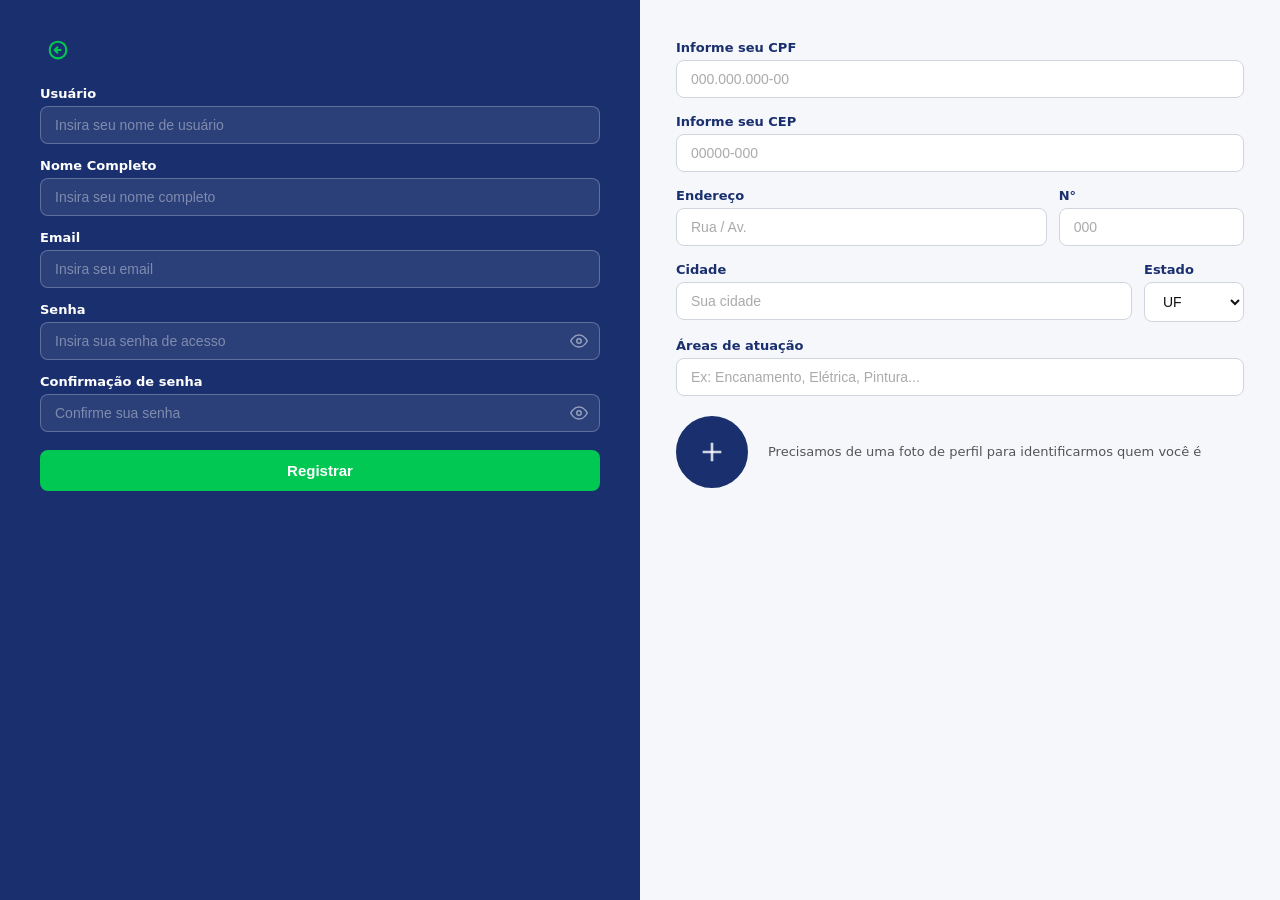
==== Codigo/src/main/resources/public/modulos/cadastro-prestador.html @ 14bed591 "teste envio" ====
<!DOCTYPE html>
<html lang="pt-BR">
<head>
  <meta charset="UTF-8" />
  <meta name="viewport" content="width=device-width, initial-scale=1.0" />
  <title>Cadastro Profissional — Resolve Aqui</title>
  <link rel="stylesheet" href="../assests/css/cadastro-prestador/cadastro-prestador.css" />
  <script src="auth.js"></script>
</head>
<body>

<div class="page">

  <!-- PAINEL ESQUERDO: dados básicos (fundo escuro) -->
  <div class="panel-left">
    <button class="back-btn" onclick="location.href='cadastro.html'" title="Voltar">
      <svg viewBox="0 0 24 24" width="20" height="20" fill="none" stroke="#00c853" stroke-width="2.5">
        <circle cx="12" cy="12" r="10"/>
        <polyline points="12 8 8 12 12 16"/>
        <line x1="16" y1="12" x2="8" y2="12"/>
      </svg>
    </button>

    <div id="error-msg" class="error-msg" style="display:none"></div>

    <div class="field-group">
      <label class="field-label">Usuário</label>
      <input class="field-input" id="inp-user" type="text" placeholder="Insira seu nome de usuário" autocomplete="username">
    </div>

    <div class="field-group">
      <label class="field-label">Nome Completo</label>
      <input class="field-input" id="inp-nome" type="text" placeholder="Insira seu nome completo" autocomplete="name">
    </div>

    <div class="field-group">
      <label class="field-label">Email</label>
      <input class="field-input" id="inp-email" type="email" placeholder="Insira seu email" autocomplete="email">
    </div>

    <div class="field-group">
      <label class="field-label">Senha</label>
      <div class="input-pw-wrap">
        <input class="field-input" id="inp-pw" type="password" placeholder="Insira sua senha de acesso" autocomplete="new-password">
        <button class="toggle-pw" type="button" onclick="togglePw('inp-pw', this)">
          <svg viewBox="0 0 24 24" width="18" height="18" fill="none" stroke="currentColor" stroke-width="2"><path d="M1 12s4-8 11-8 11 8 11 8-4 8-11 8-11-8-11-8z"/><circle cx="12" cy="12" r="3"/></svg>
        </button>
      </div>
    </div>

    <div class="field-group">
      <label class="field-label">Confirmação de senha</label>
      <div class="input-pw-wrap">
        <input class="field-input" id="inp-pw2" type="password" placeholder="Confirme sua senha" autocomplete="new-password">
        <button class="toggle-pw" type="button" onclick="togglePw('inp-pw2', this)">
          <svg viewBox="0 0 24 24" width="18" height="18" fill="none" stroke="currentColor" stroke-width="2"><path d="M1 12s4-8 11-8 11 8 11 8-4 8-11 8-11-8-11-8z"/><circle cx="12" cy="12" r="3"/></svg>
        </button>
      </div>
    </div>

    <button class="btn-primary" onclick="doRegister()">Registrar</button>
  </div>

  <!-- PAINEL DIREITO: dados profissionais (fundo claro) -->
  <div class="panel-right">
    <div class="field-group">
      <label class="field-label-light">Informe seu CPF</label>
      <input class="field-input-light" id="inp-cpf" type="text" placeholder="000.000.000-00" maxlength="14">
    </div>

    <div class="field-group">
      <label class="field-label-light">Informe seu CEP</label>
      <input class="field-input-light" id="inp-cep" type="text" placeholder="00000-000" maxlength="9">
    </div>

    <div class="field-row">
      <div class="field-group" style="flex:2">
        <label class="field-label-light">Endereço</label>
        <input class="field-input-light" id="inp-end" type="text" placeholder="Rua / Av.">
      </div>
      <div class="field-group" style="flex:1">
        <label class="field-label-light">N°</label>
        <input class="field-input-light" id="inp-num" type="text" placeholder="000">
      </div>
    </div>

    <div class="field-row">
      <div class="field-group" style="flex:1">
        <label class="field-label-light">Cidade</label>
        <input class="field-input-light" id="inp-cidade" type="text" placeholder="Sua cidade">
      </div>
      <div class="field-group" style="flex:0 0 100px">
        <label class="field-label-light">Estado</label>
        <select class="field-input-light" id="inp-estado">
          <option value="">UF</option>
          <option>AC</option><option>AL</option><option>AP</option><option>AM</option>
          <option>BA</option><option>CE</option><option>DF</option><option>ES</option>
          <option>GO</option><option>MA</option><option>MT</option><option>MS</option>
          <option>MG</option><option>PA</option><option>PB</option><option>PR</option>
          <option>PE</option><option>PI</option><option>RJ</option><option>RN</option>
          <option>RS</option><option>RO</option><option>RR</option><option>SC</option>
          <option>SP</option><option>SE</option><option>TO</option>
        </select>
      </div>
    </div>

    <div class="field-group">
      <label class="field-label-light">Áreas de atuação</label>
      <input class="field-input-light" id="inp-areas" type="text" placeholder="Ex: Encanamento, Elétrica, Pintura...">
    </div>

    <div class="photo-row">
      <label class="photo-btn" for="inp-foto">
        <input type="file" id="inp-foto" accept="image/*" style="display:none" onchange="previewFoto(this)">
        <div class="photo-circle" id="foto-preview">
          <svg viewBox="0 0 24 24" width="32" height="32" fill="none" stroke="rgba(255,255,255,0.8)" stroke-width="2">
            <line x1="12" y1="5" x2="12" y2="19"/><line x1="5" y1="12" x2="19" y2="12"/>
          </svg>
          <img id="foto-img" src="" alt="" style="display:none; width:100%; height:100%; object-fit:cover; border-radius:50%;">
        </div>
      </label>
      <p class="photo-hint">Precisamos de uma foto de perfil para identificarmos quem você é</p>
    </div>

    <div id="finish-hint" class="finish-hint" style="display:none">
      <svg viewBox="0 0 24 24" width="16" height="16" fill="none" stroke="currentColor" stroke-width="2"><circle cx="12" cy="12" r="10"/><line x1="12" y1="8" x2="12" y2="12"/><line x1="12" y1="16" x2="12.01" y2="16"/></svg>
      Conclua seu cadastro
    </div>
  </div>

</div>

<script>
  const _currentUser = getUser();
  if (_currentUser && _currentUser.tipo === 'prestador') {
    window.location.href = 'index.html';
  }

  const temp = JSON.parse(sessionStorage.getItem('profeed_reg_temp') || '{}');

  if (_currentUser) {
    document.getElementById('inp-user').value = _currentUser.username;
    document.getElementById('inp-nome').value = _currentUser.nome;
    document.getElementById('inp-email').value = _currentUser.email;
    document.getElementById('inp-user').readOnly = true;
    document.getElementById('inp-nome').readOnly = true;
    document.getElementById('inp-email').readOnly = true;
  } else if (temp.username) {
    document.getElementById('inp-user').value = temp.username;
    document.getElementById('inp-nome').value = temp.nome;
    document.getElementById('inp-email').value = temp.email;
    document.getElementById('inp-pw').value = temp.password;
    document.getElementById('inp-pw2').value = temp.password;
  }

  function togglePw(id, btn) {
    const inp = document.getElementById(id);
    const isHidden = inp.type === 'password';
    inp.type = isHidden ? 'text' : 'password';
    btn.querySelector('svg').style.opacity = isHidden ? '0.5' : '1';
  }

  function maskCPF(el) {
    let v = el.value.replace(/\D/g, '').slice(0, 11);
    v = v.replace(/(\d{3})(\d)/, '$1.$2');
    v = v.replace(/(\d{3})(\d)/, '$1.$2');
    v = v.replace(/(\d{3})(\d{1,2})$/, '$1-$2');
    el.value = v;
  }

  function maskCEP(el) {
    let v = el.value.replace(/\D/g, '').slice(0, 8);
    v = v.replace(/(\d{5})(\d)/, '$1-$2');
    el.value = v;
  }

  document.getElementById('inp-cpf').addEventListener('input', function() { maskCPF(this); });
  document.getElementById('inp-cep').addEventListener('input', function() { maskCEP(this); });

  let fotoBase64 = '';
  function previewFoto(input) {
    const file = input.files[0];
    if (!file) return;
    const reader = new FileReader();
    reader.onload = function(e) {
      fotoBase64 = e.target.result;
      const img = document.getElementById('foto-img');
      img.src = fotoBase64;
      img.style.display = 'block';
      document.querySelector('.photo-circle svg').style.display = 'none';
    };
    reader.readAsDataURL(file);
  }

  function doRegister() {
    const username = document.getElementById('inp-user').value.trim();
    const nome = document.getElementById('inp-nome').value.trim();
    const email = document.getElementById('inp-email').value.trim();
    const password = document.getElementById('inp-pw').value;
    const password2 = document.getElementById('inp-pw2').value;
    const cpf = document.getElementById('inp-cpf').value.trim();
    const cep = document.getElementById('inp-cep').value.trim();
    const end = document.getElementById('inp-end').value.trim();
    const num = document.getElementById('inp-num').value.trim();
    const cidade = document.getElementById('inp-cidade').value.trim();
    const estado = document.getElementById('inp-estado').value;
    const areas = document.getElementById('inp-areas').value.trim();
    const errEl = document.getElementById('error-msg');
    const hintEl = document.getElementById('finish-hint');

    if (!username || !nome || !email) {
      errEl.textContent = 'Preencha todos os campos básicos.';
      errEl.style.display = 'block';
      return;
    }

    if (!_currentUser) {
      if (!password || !password2) {
        errEl.textContent = 'Preencha a senha.';
        errEl.style.display = 'block';
        return;
      }
      if (password !== password2) {
        errEl.textContent = 'As senhas não coincidem.';
        errEl.style.display = 'block';
        return;
      }
      if (password.length < 6) {
        errEl.textContent = 'A senha deve ter pelo menos 6 caracteres.';
        errEl.style.display = 'block';
        return;
      }
    }

    if (!cpf || !cep || !end || !cidade || !estado || !areas) {
      hintEl.style.display = 'flex';
      errEl.textContent = 'Preencha todos os dados profissionais.';
      errEl.style.display = 'block';
      return;
    }

    errEl.style.display = 'none';
    hintEl.style.display = 'none';

    const users = JSON.parse(localStorage.getItem('profeed_users') || '[]');

    if (_currentUser) {
      const idx = users.findIndex(u => u.username === _currentUser.username);
      const extra = { tipo: 'prestador', foto: fotoBase64 || _currentUser.foto, cpf, cep, endereco: end, numero: num, cidade, estado, areas };
      if (idx >= 0) {
        users[idx] = Object.assign(users[idx], extra);
      }
      localStorage.setItem('profeed_users', JSON.stringify(users));
      setUser(Object.assign({}, _currentUser, extra));
      window.location.href = 'index.html';
      return;
    }

    if (users.find(u => u.username === username)) {
      errEl.textContent = 'Este nome de usuário já está em uso.';
      errEl.style.display = 'block';
      return;
    }

    if (users.find(u => u.email === email)) {
      errEl.textContent = 'Este e-mail já está cadastrado.';
      errEl.style.display = 'block';
      return;
    }

    const newUser = {
      username, nome, email, password,
      tipo: 'prestador',
      foto: fotoBase64,
      cpf, cep, endereco: end, numero: num, cidade, estado, areas
    };

    users.push(newUser);
    localStorage.setItem('profeed_users', JSON.stringify(users));
    sessionStorage.removeItem('profeed_reg_temp');

    setUser({ username, nome, email, tipo: 'prestador', foto: fotoBase64 });
    window.location.href = 'index.html';
  }
</script>
</body>
</html>
---- Codigo/src/main/resources/public/assests/css/cadastro-prestador/cadastro-prestador.css ----
*, *::before, *::after { box-sizing: border-box; margin: 0; padding: 0; }

html, body {
  height: 100%;
  font-family: 'Segoe UI', system-ui, sans-serif;
  background: #1a2f6e;
}

.page {
  display: flex;
  min-height: 100vh;
}

/* ===== PAINEL ESQUERDO (escuro) ===== */
.panel-left {
  flex: 0 0 50%;
  background: #1a2f6e;
  display: flex;
  flex-direction: column;
  padding: 32px 40px;
  gap: 14px;
  overflow-y: auto;
}

.back-btn {
  background: none;
  border: none;
  cursor: pointer;
  display: flex;
  align-items: center;
  width: 36px;
  height: 36px;
  border-radius: 50%;
  justify-content: center;
  transition: background 0.15s;
  margin-bottom: 4px;
}

.back-btn:hover { background: rgba(255,255,255,0.1); }

.field-group {
  display: flex;
  flex-direction: column;
  gap: 5px;
}

.field-label {
  font-size: 13px;
  font-weight: 600;
  color: #fff;
}

.field-input {
  width: 100%;
  border: 1.5px solid rgba(255,255,255,0.25);
  border-radius: 8px;
  padding: 10px 14px;
  font-size: 14px;
  color: #fff;
  outline: none;
  transition: border-color 0.18s;
  background: rgba(255,255,255,0.08);
}

.field-input:focus { border-color: #00c853; }
.field-input::placeholder { color: rgba(255,255,255,0.4); }

.input-pw-wrap {
  position: relative;
}

.input-pw-wrap .field-input {
  padding-right: 44px;
}

.toggle-pw {
  position: absolute;
  right: 12px;
  top: 50%;
  transform: translateY(-50%);
  background: none;
  border: none;
  cursor: pointer;
  color: rgba(255,255,255,0.5);
  display: flex;
  align-items: center;
  padding: 0;
}

.btn-primary {
  width: 100%;
  padding: 12px;
  background: #00c853;
  color: #fff;
  font-size: 15px;
  font-weight: 700;
  border: none;
  border-radius: 8px;
  cursor: pointer;
  transition: background 0.18s;
  margin-top: 4px;
}

.btn-primary:hover { background: #00b347; }

.error-msg {
  background: rgba(255,0,0,0.15);
  color: #ff8a8a;
  border: 1px solid rgba(255,100,100,0.4);
  border-radius: 8px;
  padding: 10px 14px;
  font-size: 13px;
  font-weight: 600;
}

/* ===== PAINEL DIREITO (claro) ===== */
.panel-right {
  flex: 1;
  background: #f5f7fb;
  display: flex;
  flex-direction: column;
  padding: 40px 36px;
  gap: 16px;
  overflow-y: auto;
}

.field-label-light {
  font-size: 13px;
  font-weight: 600;
  color: #1a2f6e;
}

.field-input-light {
  width: 100%;
  border: 1.5px solid #d0d5dd;
  border-radius: 8px;
  padding: 10px 14px;
  font-size: 14px;
  color: #111;
  outline: none;
  transition: border-color 0.18s;
  background: #fff;
}

.field-input-light:focus { border-color: #1a2f6e; }
.field-input-light::placeholder { color: #aaa; }

.field-row {
  display: flex;
  gap: 12px;
}

.field-hint {
  font-size: 11px;
  color: #888;
  margin-top: 2px;
}

select.field-input-light {
  cursor: pointer;
}

/* ===== FOTO ===== */
.photo-row {
  display: flex;
  align-items: center;
  gap: 20px;
  margin-top: 4px;
}

.photo-btn {
  cursor: pointer;
  flex-shrink: 0;
}

.photo-circle {
  width: 72px;
  height: 72px;
  border-radius: 50%;
  border: 3px solid #1a2f6e;
  background: #1a2f6e;
  display: flex;
  align-items: center;
  justify-content: center;
  overflow: hidden;
  transition: border-color 0.18s;
}

.photo-circle:hover { border-color: #00c853; }

.photo-hint {
  font-size: 13px;
  color: #555;
  line-height: 1.5;
}

/* ===== HINTS ===== */
.finish-hint {
  display: flex;
  align-items: center;
  gap: 6px;
  color: #888;
  font-size: 13px;
}

@media (max-width: 720px) {
  .page { flex-direction: column; }
  .panel-left, .panel-right { flex: none; width: 100%; }
}
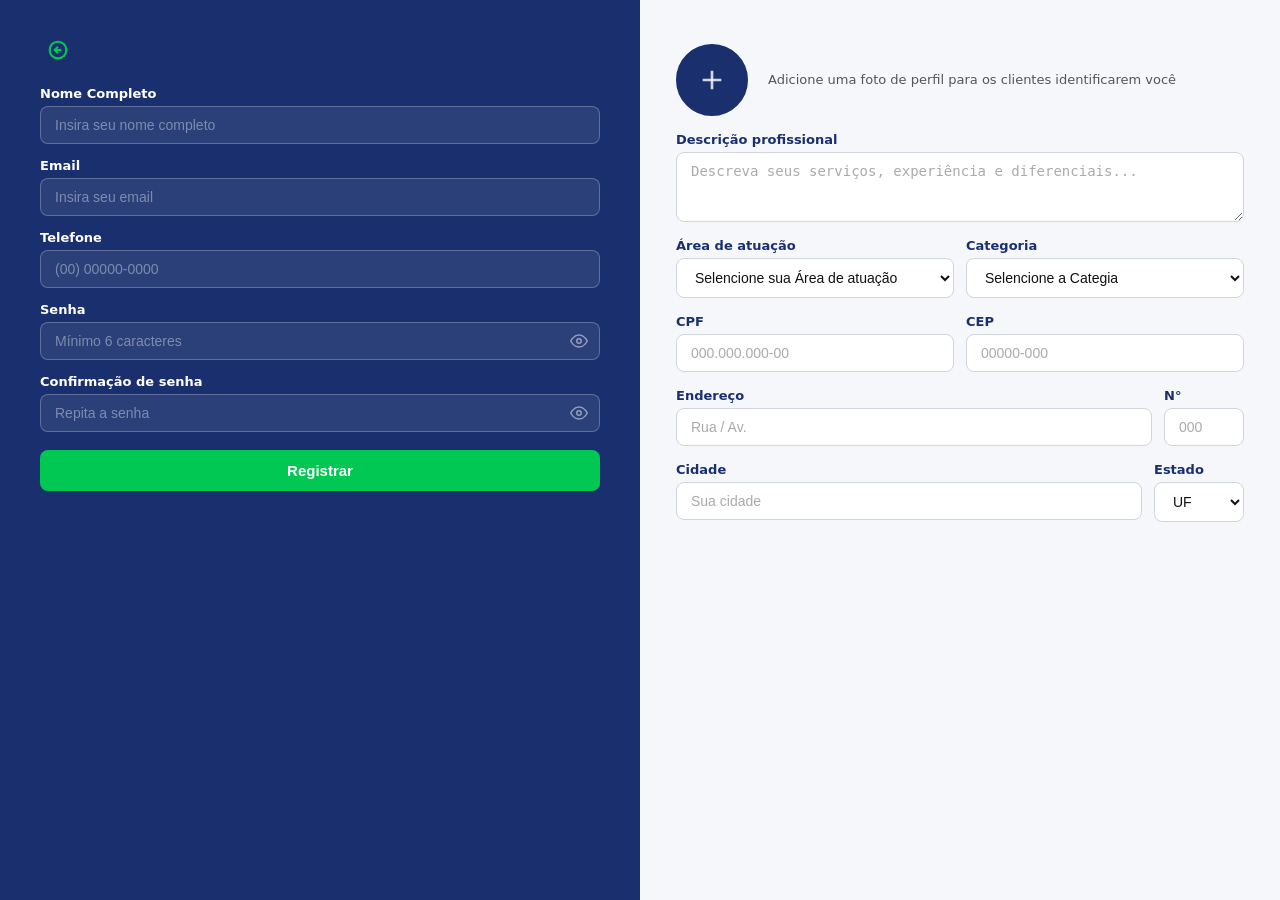
==== commit d14d996b: "Codigos juntos + codigos arrumados" ====
--- a/Codigo/src/main/resources/public/modulos/cadastro-prestador.html
+++ b/Codigo/src/main/resources/public/modulos/cadastro-prestador.html
@@ -5,15 +5,17 @@
   <meta name="viewport" content="width=device-width, initial-scale=1.0" />
   <title>Cadastro Profissional — Resolve Aqui</title>
   <link rel="stylesheet" href="../assests/css/cadastro-prestador/cadastro-prestador.css" />
-  <script src="auth.js"></script>
 </head>
 <body>
 
 <div class="page">
 
-  <!-- PAINEL ESQUERDO: dados básicos (fundo escuro) -->
+  <!-- ═══════════════════════════════════════════════════════════════
+       PAINEL ESQUERDO — dados de acesso (fundo escuro)
+  ═══════════════════════════════════════════════════════════════ -->
   <div class="panel-left">
-    <button class="back-btn" onclick="location.href='cadastro.html'" title="Voltar">
+
+    <button class="back-btn" onclick="location.href='/modulos/cadastro.html'" title="Voltar">
       <svg viewBox="0 0 24 24" width="20" height="20" fill="none" stroke="#00c853" stroke-width="2.5">
         <circle cx="12" cy="12" r="10"/>
         <polyline points="12 8 8 12 12 16"/>
@@ -24,26 +26,33 @@
     <div id="error-msg" class="error-msg" style="display:none"></div>
 
     <div class="field-group">
-      <label class="field-label">Usuário</label>
-      <input class="field-input" id="inp-user" type="text" placeholder="Insira seu nome de usuário" autocomplete="username">
-    </div>
-
-    <div class="field-group">
       <label class="field-label">Nome Completo</label>
-      <input class="field-input" id="inp-nome" type="text" placeholder="Insira seu nome completo" autocomplete="name">
+      <input class="field-input" id="inp-nome" type="text"
+             placeholder="Insira seu nome completo" autocomplete="name">
     </div>
 
     <div class="field-group">
       <label class="field-label">Email</label>
-      <input class="field-input" id="inp-email" type="email" placeholder="Insira seu email" autocomplete="email">
+      <input class="field-input" id="inp-email" type="email"
+             placeholder="Insira seu email" autocomplete="email">
+    </div>
+
+    <div class="field-group">
+      <label class="field-label">Telefone</label>
+      <input class="field-input" id="inp-telefone" type="tel"
+             placeholder="(00) 00000-0000" autocomplete="tel">
     </div>
 
     <div class="field-group">
       <label class="field-label">Senha</label>
       <div class="input-pw-wrap">
-        <input class="field-input" id="inp-pw" type="password" placeholder="Insira sua senha de acesso" autocomplete="new-password">
-        <button class="toggle-pw" type="button" onclick="togglePw('inp-pw', this)">
-          <svg viewBox="0 0 24 24" width="18" height="18" fill="none" stroke="currentColor" stroke-width="2"><path d="M1 12s4-8 11-8 11 8 11 8-4 8-11 8-11-8-11-8z"/><circle cx="12" cy="12" r="3"/></svg>
+        <input class="field-input" id="inp-pw" type="password"
+               placeholder="Mínimo 6 caracteres" autocomplete="new-password">
+        <button class="toggle-pw" type="button" onclick="togglePw('inp-pw', this)" aria-label="Mostrar senha">
+          <svg viewBox="0 0 24 24" width="18" height="18" fill="none" stroke="currentColor" stroke-width="2">
+            <path d="M1 12s4-8 11-8 11 8 11 8-4 8-11 8-11-8-11-8z"/>
+            <circle cx="12" cy="12" r="3"/>
+          </svg>
         </button>
       </div>
     </div>
@@ -51,26 +60,79 @@
     <div class="field-group">
       <label class="field-label">Confirmação de senha</label>
       <div class="input-pw-wrap">
-        <input class="field-input" id="inp-pw2" type="password" placeholder="Confirme sua senha" autocomplete="new-password">
-        <button class="toggle-pw" type="button" onclick="togglePw('inp-pw2', this)">
-          <svg viewBox="0 0 24 24" width="18" height="18" fill="none" stroke="currentColor" stroke-width="2"><path d="M1 12s4-8 11-8 11 8 11 8-4 8-11 8-11-8-11-8z"/><circle cx="12" cy="12" r="3"/></svg>
+        <input class="field-input" id="inp-pw2" type="password"
+               placeholder="Repita a senha" autocomplete="new-password">
+        <button class="toggle-pw" type="button" onclick="togglePw('inp-pw2', this)" aria-label="Mostrar senha">
+          <svg viewBox="0 0 24 24" width="18" height="18" fill="none" stroke="currentColor" stroke-width="2">
+            <path d="M1 12s4-8 11-8 11 8 11 8-4 8-11 8-11-8-11-8z"/>
+            <circle cx="12" cy="12" r="3"/>
+          </svg>
         </button>
       </div>
     </div>
 
     <button class="btn-primary" onclick="doRegister()">Registrar</button>
+
   </div>
 
-  <!-- PAINEL DIREITO: dados profissionais (fundo claro) -->
+  <!-- ═══════════════════════════════════════════════════════════════
+       PAINEL DIREITO — dados profissionais (fundo claro)
+  ═══════════════════════════════════════════════════════════════ -->
   <div class="panel-right">
-    <div class="field-group">
-      <label class="field-label-light">Informe seu CPF</label>
-      <input class="field-input-light" id="inp-cpf" type="text" placeholder="000.000.000-00" maxlength="14">
+
+    <!-- Foto de perfil -->
+    <div class="photo-row">
+      <label class="photo-btn" for="inp-foto">
+        <input type="file" id="inp-foto" accept="image/*"
+               style="display:none" onchange="previewFoto(this)">
+        <div class="photo-circle" id="foto-preview">
+          <svg viewBox="0 0 24 24" width="32" height="32" fill="none"
+               stroke="rgba(255,255,255,0.8)" stroke-width="2">
+            <line x1="12" y1="5" x2="12" y2="19"/>
+            <line x1="5" y1="12" x2="19" y2="12"/>
+          </svg>
+          <img id="foto-img" src="" alt=""
+               style="display:none; width:100%; height:100%; object-fit:cover; border-radius:50%;">
+        </div>
+      </label>
+      <p class="photo-hint">Adicione uma foto de perfil para os clientes identificarem você</p>
     </div>
 
+    <!-- Descrição profissional -->
     <div class="field-group">
-      <label class="field-label-light">Informe seu CEP</label>
-      <input class="field-input-light" id="inp-cep" type="text" placeholder="00000-000" maxlength="9">
+      <label class="field-label-light">Descrição profissional</label>
+      <textarea class="field-input-light field-textarea" id="inp-descricao"
+                placeholder="Descreva seus serviços, experiência e diferenciais..." rows="3"></textarea>
+    </div>
+
+    <!-- Área de atuação e Categoria (selects populados pela API) -->
+    <div class="field-row">
+      <div class="field-group" style="flex:1">
+        <label class="field-label-light">Área de atuação</label>
+        <select class="field-input-light" id="inp-area">
+          <option value="">Selencione sua Área de atuação</option>
+        </select>
+      </div>
+      <div class="field-group" style="flex:1">
+        <label class="field-label-light">Categoria</label>
+        <select class="field-input-light" id="inp-categoria">
+          <option value="">Selencione a Categia</option>
+        </select>
+      </div>
+    </div>
+
+    <!-- Endereço -->
+    <div class="field-row">
+      <div class="field-group" style="flex:1">
+        <label class="field-label-light">CPF</label>
+        <input class="field-input-light" id="inp-cpf" type="text"
+               placeholder="000.000.000-00" maxlength="14">
+      </div>
+      <div class="field-group" style="flex:1">
+        <label class="field-label-light">CEP</label>
+        <input class="field-input-light" id="inp-cep" type="text"
+               placeholder="00000-000" maxlength="9">
+      </div>
     </div>
 
     <div class="field-row">
@@ -78,7 +140,7 @@
         <label class="field-label-light">Endereço</label>
         <input class="field-input-light" id="inp-end" type="text" placeholder="Rua / Av.">
       </div>
-      <div class="field-group" style="flex:1">
+      <div class="field-group" style="flex:0 0 80px">
         <label class="field-label-light">N°</label>
         <input class="field-input-light" id="inp-num" type="text" placeholder="000">
       </div>
@@ -89,7 +151,7 @@
         <label class="field-label-light">Cidade</label>
         <input class="field-input-light" id="inp-cidade" type="text" placeholder="Sua cidade">
       </div>
-      <div class="field-group" style="flex:0 0 100px">
+      <div class="field-group" style="flex:0 0 90px">
         <label class="field-label-light">Estado</label>
         <select class="field-input-light" id="inp-estado">
           <option value="">UF</option>
@@ -104,184 +166,10 @@
       </div>
     </div>
 
-    <div class="field-group">
-      <label class="field-label-light">Áreas de atuação</label>
-      <input class="field-input-light" id="inp-areas" type="text" placeholder="Ex: Encanamento, Elétrica, Pintura...">
-    </div>
-
-    <div class="photo-row">
-      <label class="photo-btn" for="inp-foto">
-        <input type="file" id="inp-foto" accept="image/*" style="display:none" onchange="previewFoto(this)">
-        <div class="photo-circle" id="foto-preview">
-          <svg viewBox="0 0 24 24" width="32" height="32" fill="none" stroke="rgba(255,255,255,0.8)" stroke-width="2">
-            <line x1="12" y1="5" x2="12" y2="19"/><line x1="5" y1="12" x2="19" y2="12"/>
-          </svg>
-          <img id="foto-img" src="" alt="" style="display:none; width:100%; height:100%; object-fit:cover; border-radius:50%;">
-        </div>
-      </label>
-      <p class="photo-hint">Precisamos de uma foto de perfil para identificarmos quem você é</p>
-    </div>
-
-    <div id="finish-hint" class="finish-hint" style="display:none">
-      <svg viewBox="0 0 24 24" width="16" height="16" fill="none" stroke="currentColor" stroke-width="2"><circle cx="12" cy="12" r="10"/><line x1="12" y1="8" x2="12" y2="12"/><line x1="12" y1="16" x2="12.01" y2="16"/></svg>
-      Conclua seu cadastro
-    </div>
   </div>
-
 </div>
 
-<script>
-  const _currentUser = getUser();
-  if (_currentUser && _currentUser.tipo === 'prestador') {
-    window.location.href = 'index.html';
-  }
-
-  const temp = JSON.parse(sessionStorage.getItem('profeed_reg_temp') || '{}');
-
-  if (_currentUser) {
-    document.getElementById('inp-user').value = _currentUser.username;
-    document.getElementById('inp-nome').value = _currentUser.nome;
-    document.getElementById('inp-email').value = _currentUser.email;
-    document.getElementById('inp-user').readOnly = true;
-    document.getElementById('inp-nome').readOnly = true;
-    document.getElementById('inp-email').readOnly = true;
-  } else if (temp.username) {
-    document.getElementById('inp-user').value = temp.username;
-    document.getElementById('inp-nome').value = temp.nome;
-    document.getElementById('inp-email').value = temp.email;
-    document.getElementById('inp-pw').value = temp.password;
-    document.getElementById('inp-pw2').value = temp.password;
-  }
-
-  function togglePw(id, btn) {
-    const inp = document.getElementById(id);
-    const isHidden = inp.type === 'password';
-    inp.type = isHidden ? 'text' : 'password';
-    btn.querySelector('svg').style.opacity = isHidden ? '0.5' : '1';
-  }
-
-  function maskCPF(el) {
-    let v = el.value.replace(/\D/g, '').slice(0, 11);
-    v = v.replace(/(\d{3})(\d)/, '$1.$2');
-    v = v.replace(/(\d{3})(\d)/, '$1.$2');
-    v = v.replace(/(\d{3})(\d{1,2})$/, '$1-$2');
-    el.value = v;
-  }
-
-  function maskCEP(el) {
-    let v = el.value.replace(/\D/g, '').slice(0, 8);
-    v = v.replace(/(\d{5})(\d)/, '$1-$2');
-    el.value = v;
-  }
-
-  document.getElementById('inp-cpf').addEventListener('input', function() { maskCPF(this); });
-  document.getElementById('inp-cep').addEventListener('input', function() { maskCEP(this); });
-
-  let fotoBase64 = '';
-  function previewFoto(input) {
-    const file = input.files[0];
-    if (!file) return;
-    const reader = new FileReader();
-    reader.onload = function(e) {
-      fotoBase64 = e.target.result;
-      const img = document.getElementById('foto-img');
-      img.src = fotoBase64;
-      img.style.display = 'block';
-      document.querySelector('.photo-circle svg').style.display = 'none';
-    };
-    reader.readAsDataURL(file);
-  }
-
-  function doRegister() {
-    const username = document.getElementById('inp-user').value.trim();
-    const nome = document.getElementById('inp-nome').value.trim();
-    const email = document.getElementById('inp-email').value.trim();
-    const password = document.getElementById('inp-pw').value;
-    const password2 = document.getElementById('inp-pw2').value;
-    const cpf = document.getElementById('inp-cpf').value.trim();
-    const cep = document.getElementById('inp-cep').value.trim();
-    const end = document.getElementById('inp-end').value.trim();
-    const num = document.getElementById('inp-num').value.trim();
-    const cidade = document.getElementById('inp-cidade').value.trim();
-    const estado = document.getElementById('inp-estado').value;
-    const areas = document.getElementById('inp-areas').value.trim();
-    const errEl = document.getElementById('error-msg');
-    const hintEl = document.getElementById('finish-hint');
-
-    if (!username || !nome || !email) {
-      errEl.textContent = 'Preencha todos os campos básicos.';
-      errEl.style.display = 'block';
-      return;
-    }
-
-    if (!_currentUser) {
-      if (!password || !password2) {
-        errEl.textContent = 'Preencha a senha.';
-        errEl.style.display = 'block';
-        return;
-      }
-      if (password !== password2) {
-        errEl.textContent = 'As senhas não coincidem.';
-        errEl.style.display = 'block';
-        return;
-      }
-      if (password.length < 6) {
-        errEl.textContent = 'A senha deve ter pelo menos 6 caracteres.';
-        errEl.style.display = 'block';
-        return;
-      }
-    }
-
-    if (!cpf || !cep || !end || !cidade || !estado || !areas) {
-      hintEl.style.display = 'flex';
-      errEl.textContent = 'Preencha todos os dados profissionais.';
-      errEl.style.display = 'block';
-      return;
-    }
-
-    errEl.style.display = 'none';
-    hintEl.style.display = 'none';
-
-    const users = JSON.parse(localStorage.getItem('profeed_users') || '[]');
-
-    if (_currentUser) {
-      const idx = users.findIndex(u => u.username === _currentUser.username);
-      const extra = { tipo: 'prestador', foto: fotoBase64 || _currentUser.foto, cpf, cep, endereco: end, numero: num, cidade, estado, areas };
-      if (idx >= 0) {
-        users[idx] = Object.assign(users[idx], extra);
-      }
-      localStorage.setItem('profeed_users', JSON.stringify(users));
-      setUser(Object.assign({}, _currentUser, extra));
-      window.location.href = 'index.html';
-      return;
-    }
-
-    if (users.find(u => u.username === username)) {
-      errEl.textContent = 'Este nome de usuário já está em uso.';
-      errEl.style.display = 'block';
-      return;
-    }
-
-    if (users.find(u => u.email === email)) {
-      errEl.textContent = 'Este e-mail já está cadastrado.';
-      errEl.style.display = 'block';
-      return;
-    }
-
-    const newUser = {
-      username, nome, email, password,
-      tipo: 'prestador',
-      foto: fotoBase64,
-      cpf, cep, endereco: end, numero: num, cidade, estado, areas
-    };
-
-    users.push(newUser);
-    localStorage.setItem('profeed_users', JSON.stringify(users));
-    sessionStorage.removeItem('profeed_reg_temp');
-
-    setUser({ username, nome, email, tipo: 'prestador', foto: fotoBase64 });
-    window.location.href = 'index.html';
-  }
-</script>
+<script src="/assests/js/auth/auth.js"></script>
+<script src="/assests/js/cadastro-prestador/cadastro-prestador.js"></script>
 </body>
-</html>
+</html>
